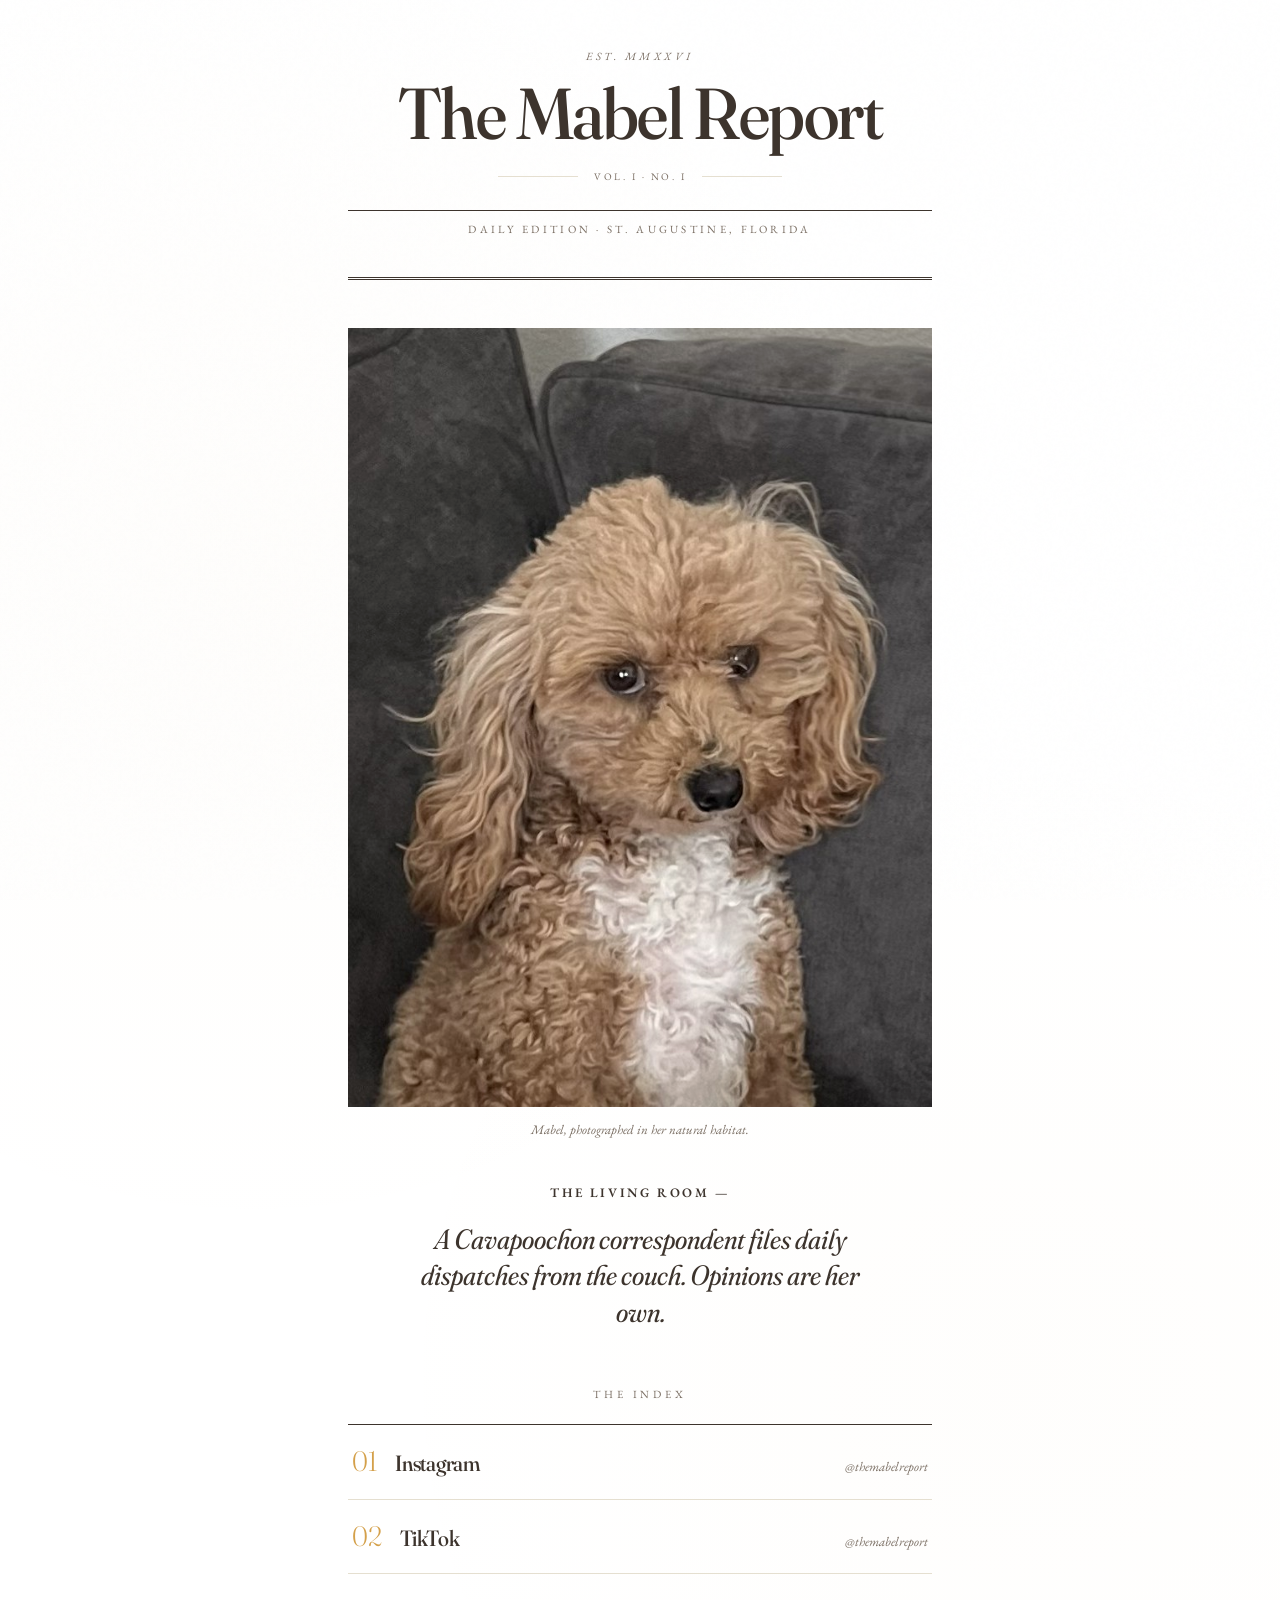
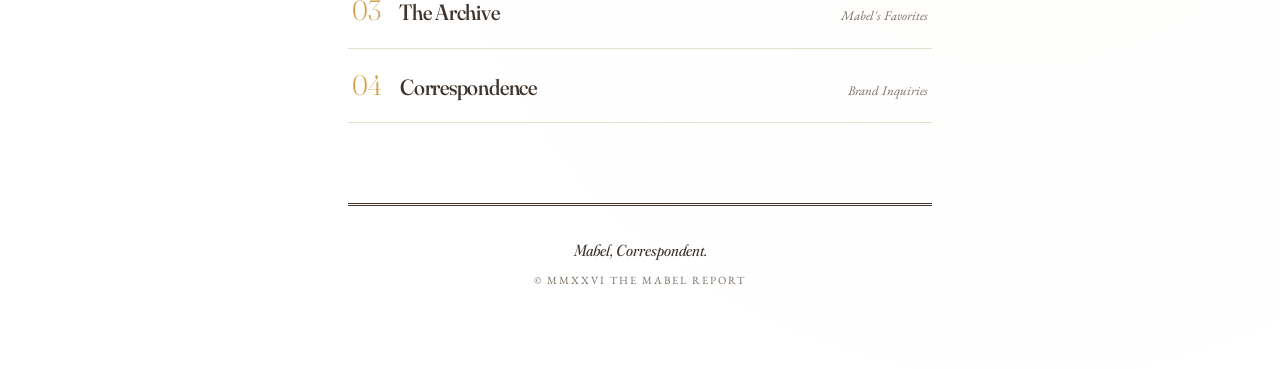
==== index.html @ af037338 "Add files via upload" ====
<!DOCTYPE html>
<html lang="en">
<head>
  <meta charset="UTF-8">
  <meta name="viewport" content="width=device-width, initial-scale=1.0">
  <title>The Mabel Report</title>
  <meta name="description" content="Cavapoochon correspondent. Filing daily dispatches from the couch.">

  <!-- Open Graph / link previews -->
  <meta property="og:title" content="The Mabel Report">
  <meta property="og:description" content="Cavapoochon correspondent. Filing daily dispatches from the couch.">
  <meta property="og:image" content="mabel-hero.jpg">
  <meta property="og:url" content="https://themabelreport.com">
  <meta property="og:type" content="website">
  <meta name="twitter:card" content="summary_large_image">

  <link rel="preconnect" href="https://fonts.googleapis.com">
  <link rel="preconnect" href="https://fonts.gstatic.com" crossorigin>
  <link href="https://fonts.googleapis.com/css2?family=Fraunces:ital,opsz,wght,SOFT@0,9..144,300..900,0..100;1,9..144,300..900,0..100&family=EB+Garamond:ital,wght@0,400..800;1,400..800&display=swap" rel="stylesheet">

  <style>
    :root {
      --bg: #FFFFFF;
      --ink: #3D342D;
      --ink-soft: #7A6E63;
      --rule: #E5DFD0;
      --accent: #D4A04A;
      --paper-edge: #F5F1E8;
    }

    * { margin: 0; padding: 0; box-sizing: border-box; }
    html { scroll-behavior: smooth; }

    body {
      font-family: 'EB Garamond', Georgia, serif;
      background: var(--bg);
      color: var(--ink);
      line-height: 1.5;
      font-size: 17px;
      min-height: 100vh;
      position: relative;
      background-image:
        radial-gradient(circle at 20% 30%, rgba(212,160,74,0.02) 0%, transparent 40%),
        radial-gradient(circle at 80% 70%, rgba(212,160,74,0.015) 0%, transparent 40%);
    }

    /* Subtle paper grain overlay */
    body::before {
      content: '';
      position: fixed;
      inset: 0;
      pointer-events: none;
      background-image: url("data:image/svg+xml,%3Csvg viewBox='0 0 200 200' xmlns='http://www.w3.org/2000/svg'%3E%3Cfilter id='n'%3E%3CfeTurbulence type='fractalNoise' baseFrequency='0.9' numOctaves='2'/%3E%3C/filter%3E%3Crect width='100%25' height='100%25' filter='url(%23n)' opacity='0.5'/%3E%3C/svg%3E");
      opacity: 0.03;
      mix-blend-mode: multiply;
      z-index: 1;
    }

    .container {
      max-width: 640px;
      margin: 0 auto;
      padding: 48px 28px 80px;
      position: relative;
      z-index: 2;
    }

    /* ===== MASTHEAD ===== */
    .masthead {
      text-align: center;
      padding-bottom: 24px;
      border-bottom: 1px solid var(--ink);
      opacity: 0;
      animation: fade-up 0.9s ease-out 0.1s forwards;
    }

    .masthead-label {
      font-family: 'EB Garamond', serif;
      font-size: 11px;
      letter-spacing: 0.32em;
      text-transform: uppercase;
      color: var(--ink-soft);
      margin-bottom: 14px;
      font-style: italic;
    }

    .masthead-title {
      font-family: 'Fraunces', serif;
      font-variation-settings: "SOFT" 30, "opsz" 144;
      font-weight: 500;
      font-size: clamp(44px, 11.5vw, 72px);
      line-height: 0.95;
      letter-spacing: -0.02em;
      color: var(--ink);
    }

    .masthead-rule {
      display: flex;
      align-items: center;
      justify-content: center;
      gap: 16px;
      margin: 22px 0 2px;
      font-family: 'EB Garamond', serif;
      font-size: 10px;
      letter-spacing: 0.25em;
      text-transform: uppercase;
      color: var(--ink-soft);
    }

    .masthead-rule::before,
    .masthead-rule::after {
      content: '';
      flex: 1;
      height: 1px;
      background: var(--rule);
      max-width: 80px;
    }

    /* ===== DATELINE BAR ===== */
    .dateline-block {
      text-align: center;
      padding: 10px 0 40px;
      border-bottom: 3px double var(--ink);
      opacity: 0;
      animation: fade-up 0.9s ease-out 0.25s forwards;
    }

    .edition {
      font-family: 'EB Garamond', serif;
      font-size: 11px;
      letter-spacing: 0.3em;
      text-transform: uppercase;
      color: var(--ink-soft);
    }

    /* ===== HERO IMAGE ===== */
    .hero {
      margin: 48px 0 32px;
      opacity: 0;
      animation: fade-up 0.9s ease-out 0.4s forwards;
    }

    .hero-frame {
      width: 100%;
      aspect-ratio: 3/4;
      background: var(--paper-edge);
      overflow: hidden;
      position: relative;
    }

    .hero-frame img {
      width: 100%;
      height: 100%;
      object-fit: cover;
      display: block;
      filter: saturate(0.95) contrast(1.02);
    }

    .hero-caption {
      margin-top: 14px;
      font-family: 'EB Garamond', serif;
      font-size: 13px;
      font-style: italic;
      color: var(--ink-soft);
      text-align: center;
      line-height: 1.4;
    }

    /* ===== LEDE ===== */
    .lede {
      text-align: center;
      margin: 44px 0 56px;
      padding: 0 12px;
      opacity: 0;
      animation: fade-up 0.9s ease-out 0.55s forwards;
    }

    .dateline {
      font-family: 'EB Garamond', serif;
      font-size: 13px;
      letter-spacing: 0.2em;
      text-transform: uppercase;
      color: var(--ink);
      font-weight: 600;
      margin-bottom: 18px;
    }

    .lede-text {
      font-family: 'Fraunces', serif;
      font-variation-settings: "SOFT" 50, "opsz" 144;
      font-weight: 400;
      font-style: italic;
      font-size: clamp(22px, 5.5vw, 28px);
      line-height: 1.3;
      color: var(--ink);
      max-width: 460px;
      margin: 0 auto;
    }

    /* ===== INDEX ===== */
    .index-label {
      text-align: center;
      font-family: 'EB Garamond', serif;
      font-size: 11px;
      letter-spacing: 0.35em;
      text-transform: uppercase;
      color: var(--ink-soft);
      margin-bottom: 22px;
      opacity: 0;
      animation: fade-up 0.9s ease-out 0.7s forwards;
    }

    .index {
      list-style: none;
      border-top: 1px solid var(--ink);
    }

    .index li {
      opacity: 0;
      animation: fade-up 0.9s ease-out forwards;
    }

    .index li:nth-child(1) { animation-delay: 0.8s; }
    .index li:nth-child(2) { animation-delay: 0.9s; }
    .index li:nth-child(3) { animation-delay: 1.0s; }
    .index li:nth-child(4) { animation-delay: 1.1s; }

    .index a {
      display: grid;
      grid-template-columns: auto 1fr auto;
      align-items: baseline;
      gap: 18px;
      padding: 22px 4px;
      border-bottom: 1px solid var(--rule);
      text-decoration: none;
      color: var(--ink);
      transition: background 0.25s ease, padding 0.25s ease, color 0.25s ease;
    }

    .index a:hover {
      background: rgba(212,160,74,0.08);
      padding-left: 14px;
      padding-right: 14px;
      color: var(--accent);
    }

    .index-number {
      font-family: 'Fraunces', serif;
      font-variation-settings: "SOFT" 20, "opsz" 144;
      font-size: 28px;
      color: var(--accent);
      font-weight: 300;
      line-height: 1;
    }

    .index-title {
      font-family: 'Fraunces', serif;
      font-variation-settings: "SOFT" 30, "opsz" 144;
      font-size: 22px;
      font-weight: 500;
      letter-spacing: -0.01em;
      line-height: 1.2;
    }

    .index-meta {
      font-family: 'EB Garamond', serif;
      font-size: 13px;
      font-style: italic;
      color: var(--ink-soft);
      white-space: nowrap;
    }

    /* ===== FOOTER ===== */
    footer {
      margin-top: 80px;
      padding-top: 32px;
      border-top: 3px double var(--ink);
      text-align: center;
      opacity: 0;
      animation: fade-up 0.9s ease-out 1.25s forwards;
    }

    .colophon {
      font-family: 'Fraunces', serif;
      font-variation-settings: "SOFT" 40, "opsz" 144;
      font-size: 16px;
      font-style: italic;
      color: var(--ink);
      margin-bottom: 10px;
    }

    .fine-print {
      font-family: 'EB Garamond', serif;
      font-size: 11px;
      letter-spacing: 0.18em;
      text-transform: uppercase;
      color: var(--ink-soft);
    }

    /* ===== ANIMATIONS ===== */
    @keyframes fade-up {
      from { opacity: 0; transform: translateY(14px); }
      to   { opacity: 1; transform: translateY(0); }
    }

    /* ===== MOBILE ===== */
    @media (max-width: 480px) {
      .container { padding: 36px 22px 60px; }
      .index a { gap: 14px; padding: 18px 4px; }
      .index-number { font-size: 22px; }
      .index-title { font-size: 18px; }
      .index-meta { font-size: 11px; }
      .hero { margin: 36px 0 24px; }
    }

    @media (prefers-reduced-motion: reduce) {
      * { animation: none !important; opacity: 1 !important; }
    }
  </style>
</head>

<body>
  <div class="container">

    <!-- ===== MASTHEAD ===== -->
    <header class="masthead">
      <div class="masthead-label">Est. MMXXVI</div>
      <h1 class="masthead-title">The Mabel Report</h1>
      <div class="masthead-rule">Vol. I &middot; No. I</div>
    </header>

    <div class="dateline-block">
      <div class="edition">Daily Edition &middot; St. Augustine, Florida</div>
    </div>

    <!-- ===== HERO IMAGE =====
         TO REPLACE:
         1. Save your Mabel photo as "mabel-hero.jpg"
         2. Upload to the same folder as this file (repo root)
         3. Recommended: the direct-gaze portrait (Image 1)
    -->
    <figure class="hero">
      <div class="hero-frame">
        <img src="mabel-hero.jpg" alt="Mabel, a Cavapoochon, photographed at home in St. Augustine, Florida">
      </div>
      <figcaption class="hero-caption">Mabel, photographed in her natural habitat.</figcaption>
    </figure>

    <!-- ===== LEDE ===== -->
    <section class="lede">
      <div class="dateline">The Living Room &mdash;</div>
      <p class="lede-text">A Cavapoochon correspondent files daily dispatches from the couch. Opinions are her own.</p>
    </section>

    <!-- ===== INDEX ===== -->
    <div class="index-label">The Index</div>
    <nav>
      <ul class="index">
        <li>
          <a href="https://instagram.com/themabelreport" target="_blank" rel="noopener">
            <span class="index-number">01</span>
            <span class="index-title">Instagram</span>
            <span class="index-meta">@themabelreport</span>
          </a>
        </li>
        <li>
          <a href="https://tiktok.com/@themabelreport" target="_blank" rel="noopener">
            <span class="index-number">02</span>
            <span class="index-title">TikTok</span>
            <span class="index-meta">@themabelreport</span>
          </a>
        </li>
        <li>
          <!-- REPLACE href with your Amazon Storefront URL once approved (e.g. https://www.amazon.com/shop/themabelreport) -->
          <a href="#" target="_blank" rel="noopener">
            <span class="index-number">03</span>
            <span class="index-title">The Archive</span>
            <span class="index-meta">Mabel's Favorites</span>
          </a>
        </li>
        <li>
          <!-- REPLACE with your actual contact email -->
          <a href="mailto:your-email@gmail.com">
            <span class="index-number">04</span>
            <span class="index-title">Correspondence</span>
            <span class="index-meta">Brand Inquiries</span>
          </a>
        </li>
      </ul>
    </nav>

    <!-- ===== FOOTER ===== -->
    <footer>
      <p class="colophon">Mabel, Correspondent.</p>
      <p class="fine-print">&copy; MMXXVI The Mabel Report</p>
    </footer>

  </div>
</body>
</html>
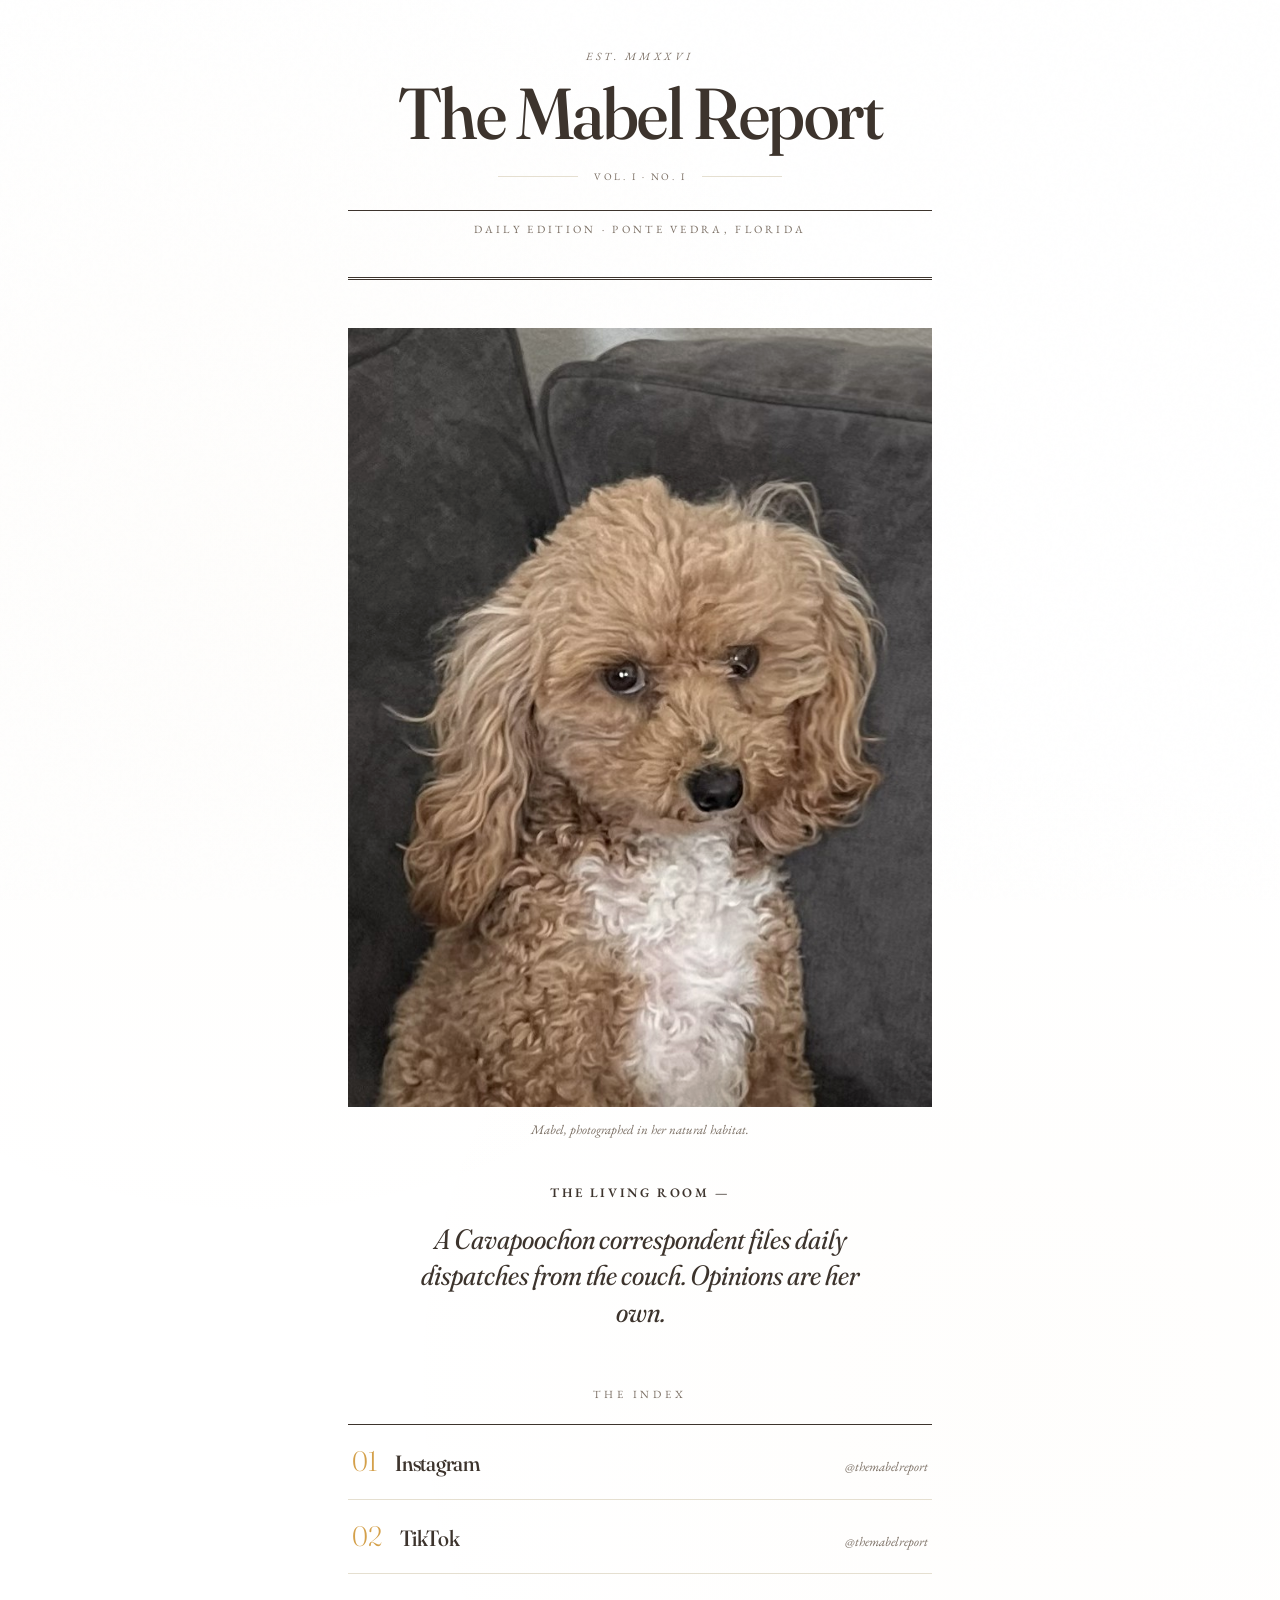
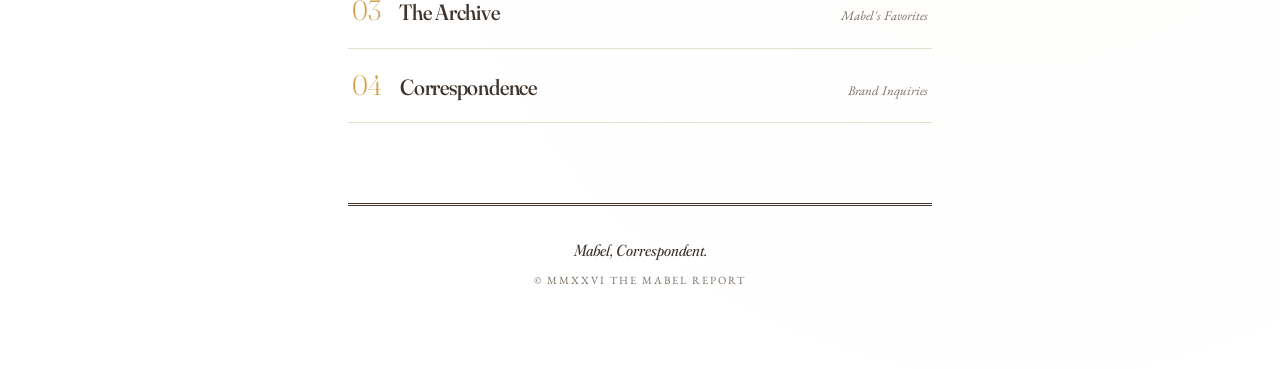
==== commit 8fb69ec3: "Update index.html" ====
--- a/index.html
+++ b/index.html
@@ -329,7 +329,7 @@
     </header>
 
     <div class="dateline-block">
-      <div class="edition">Daily Edition &middot; St. Augustine, Florida</div>
+      <div class="edition">Daily Edition &middot; Ponte Vedra, Florida</div>
     </div>
 
     <!-- ===== HERO IMAGE =====
@@ -340,7 +340,7 @@
     -->
     <figure class="hero">
       <div class="hero-frame">
-        <img src="mabel-hero.jpg" alt="Mabel, a Cavapoochon, photographed at home in St. Augustine, Florida">
+        <img src="mabel-hero.jpg" alt="Mabel, a Cavapoochon, photographed at home in Ponte Vedra, Florida">
       </div>
       <figcaption class="hero-caption">Mabel, photographed in her natural habitat.</figcaption>
     </figure>
